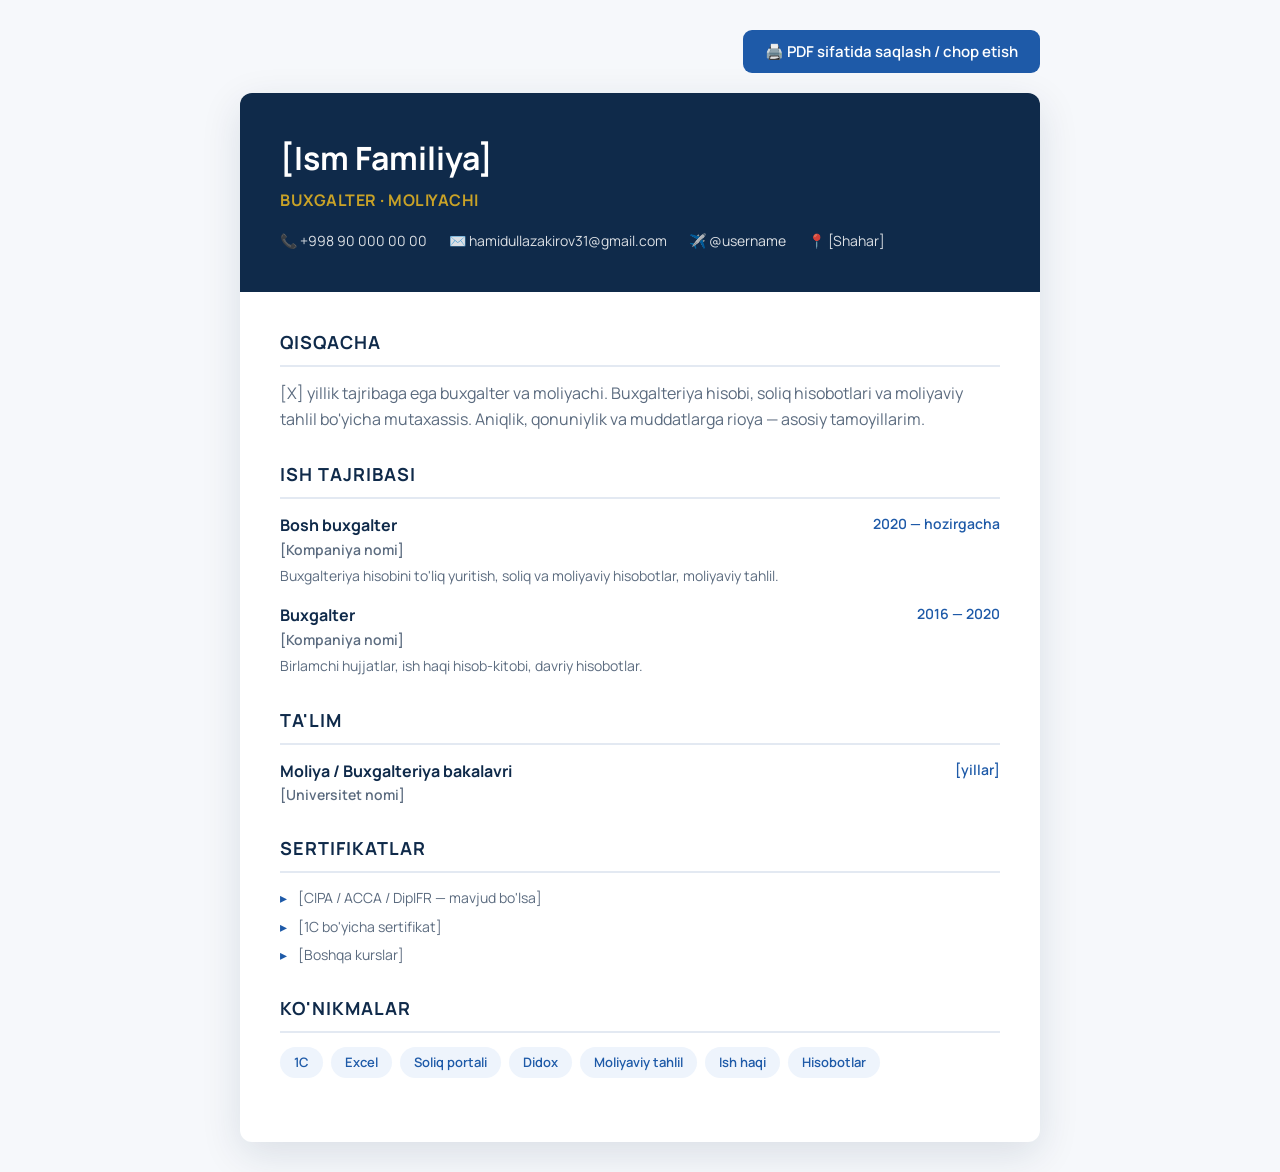
==== cv.html @ 99a935bf "Build personal website for accountant/financier - Single-page responsive site in Uzbek with formal n" ====
<!DOCTYPE html>
<html lang="uz">
<head>
  <meta charset="UTF-8" />
  <meta name="viewport" content="width=device-width, initial-scale=1.0" />
  <title>CV — [Ism Familiya]</title>
  <link href="https://fonts.googleapis.com/css2?family=Manrope:wght@400;500;600;700;800&display=swap" rel="stylesheet" />
  <style>
    :root { --navy:#0f2a4a; --blue:#1e5aa8; --muted:#5b6b7f; --border:#e3e9f2; }
    * { margin:0; padding:0; box-sizing:border-box; }
    body { font-family:'Manrope',sans-serif; color:#16273d; background:#f6f8fb; line-height:1.6; padding:30px 16px; }
    .print-bar { max-width:800px; margin:0 auto 20px; text-align:right; }
    .print-btn { background:var(--blue); color:#fff; border:none; padding:11px 22px; border-radius:9px; font-weight:600; font-size:15px; cursor:pointer; font-family:inherit; }
    .cv { max-width:800px; margin:0 auto; background:#fff; box-shadow:0 12px 40px rgba(15,42,74,.12); border-radius:12px; overflow:hidden; }
    .cv-head { background:var(--navy); color:#fff; padding:40px; }
    .cv-head h1 { font-size:32px; }
    .cv-head .role { color:#c9a227; font-weight:700; margin-top:4px; letter-spacing:.5px; }
    .cv-contact { margin-top:16px; display:flex; flex-wrap:wrap; gap:8px 22px; color:rgba(255,255,255,.85); font-size:14px; }
    .cv-body { padding:36px 40px; }
    .cv-section { margin-bottom:28px; }
    .cv-section h2 { color:var(--navy); font-size:18px; text-transform:uppercase; letter-spacing:1px; border-bottom:2px solid var(--border); padding-bottom:8px; margin-bottom:14px; }
    .cv-item { margin-bottom:16px; }
    .cv-item .top { display:flex; justify-content:space-between; flex-wrap:wrap; }
    .cv-item h3 { font-size:16px; color:var(--navy); }
    .cv-item .date { color:var(--blue); font-weight:600; font-size:14px; }
    .cv-item .org { color:var(--muted); font-weight:600; font-size:14px; }
    .cv-item p { color:var(--muted); font-size:14px; margin-top:4px; }
    .skills { display:flex; flex-wrap:wrap; gap:8px; }
    .skill { background:#eef4fc; color:var(--blue); padding:5px 14px; border-radius:20px; font-size:13px; font-weight:600; }
    ul.dash { list-style:none; } ul.dash li { padding-left:18px; position:relative; color:var(--muted); font-size:14px; margin-bottom:6px; }
    ul.dash li::before { content:"▸"; position:absolute; left:0; color:var(--blue); }
    @media print {
      body { background:#fff; padding:0; }
      .print-bar { display:none; }
      .cv { box-shadow:none; border-radius:0; max-width:100%; }
    }
  </style>
</head>
<body>
  <div class="print-bar">
    <button class="print-btn" onclick="window.print()">🖨️ PDF sifatida saqlash / chop etish</button>
  </div>

  <div class="cv">
    <div class="cv-head">
      <h1>[Ism Familiya]</h1>
      <div class="role">BUXGALTER · MOLIYACHI</div>
      <div class="cv-contact">
        <span>📞 +998 90 000 00 00</span>
        <span>✉️ hamidullazakirov31@gmail.com</span>
        <span>✈️ @username</span>
        <span>📍 [Shahar]</span>
      </div>
    </div>

    <div class="cv-body">
      <div class="cv-section">
        <h2>Qisqacha</h2>
        <p style="color:var(--muted)">
          [X] yillik tajribaga ega buxgalter va moliyachi. Buxgalteriya hisobi,
          soliq hisobotlari va moliyaviy tahlil bo'yicha mutaxassis. Aniqlik,
          qonuniylik va muddatlarga rioya — asosiy tamoyillarim.
        </p>
      </div>

      <div class="cv-section">
        <h2>Ish tajribasi</h2>
        <div class="cv-item">
          <div class="top"><h3>Bosh buxgalter</h3><span class="date">2020 — hozirgacha</span></div>
          <div class="org">[Kompaniya nomi]</div>
          <p>Buxgalteriya hisobini to'liq yuritish, soliq va moliyaviy hisobotlar, moliyaviy tahlil.</p>
        </div>
        <div class="cv-item">
          <div class="top"><h3>Buxgalter</h3><span class="date">2016 — 2020</span></div>
          <div class="org">[Kompaniya nomi]</div>
          <p>Birlamchi hujjatlar, ish haqi hisob-kitobi, davriy hisobotlar.</p>
        </div>
      </div>

      <div class="cv-section">
        <h2>Ta'lim</h2>
        <div class="cv-item">
          <div class="top"><h3>Moliya / Buxgalteriya bakalavri</h3><span class="date">[yillar]</span></div>
          <div class="org">[Universitet nomi]</div>
        </div>
      </div>

      <div class="cv-section">
        <h2>Sertifikatlar</h2>
        <ul class="dash">
          <li>[CIPA / ACCA / DipIFR — mavjud bo'lsa]</li>
          <li>[1C bo'yicha sertifikat]</li>
          <li>[Boshqa kurslar]</li>
        </ul>
      </div>

      <div class="cv-section">
        <h2>Ko'nikmalar</h2>
        <div class="skills">
          <span class="skill">1C</span>
          <span class="skill">Excel</span>
          <span class="skill">Soliq portali</span>
          <span class="skill">Didox</span>
          <span class="skill">Moliyaviy tahlil</span>
          <span class="skill">Ish haqi</span>
          <span class="skill">Hisobotlar</span>
        </div>
      </div>
    </div>
  </div>
</body>
</html>
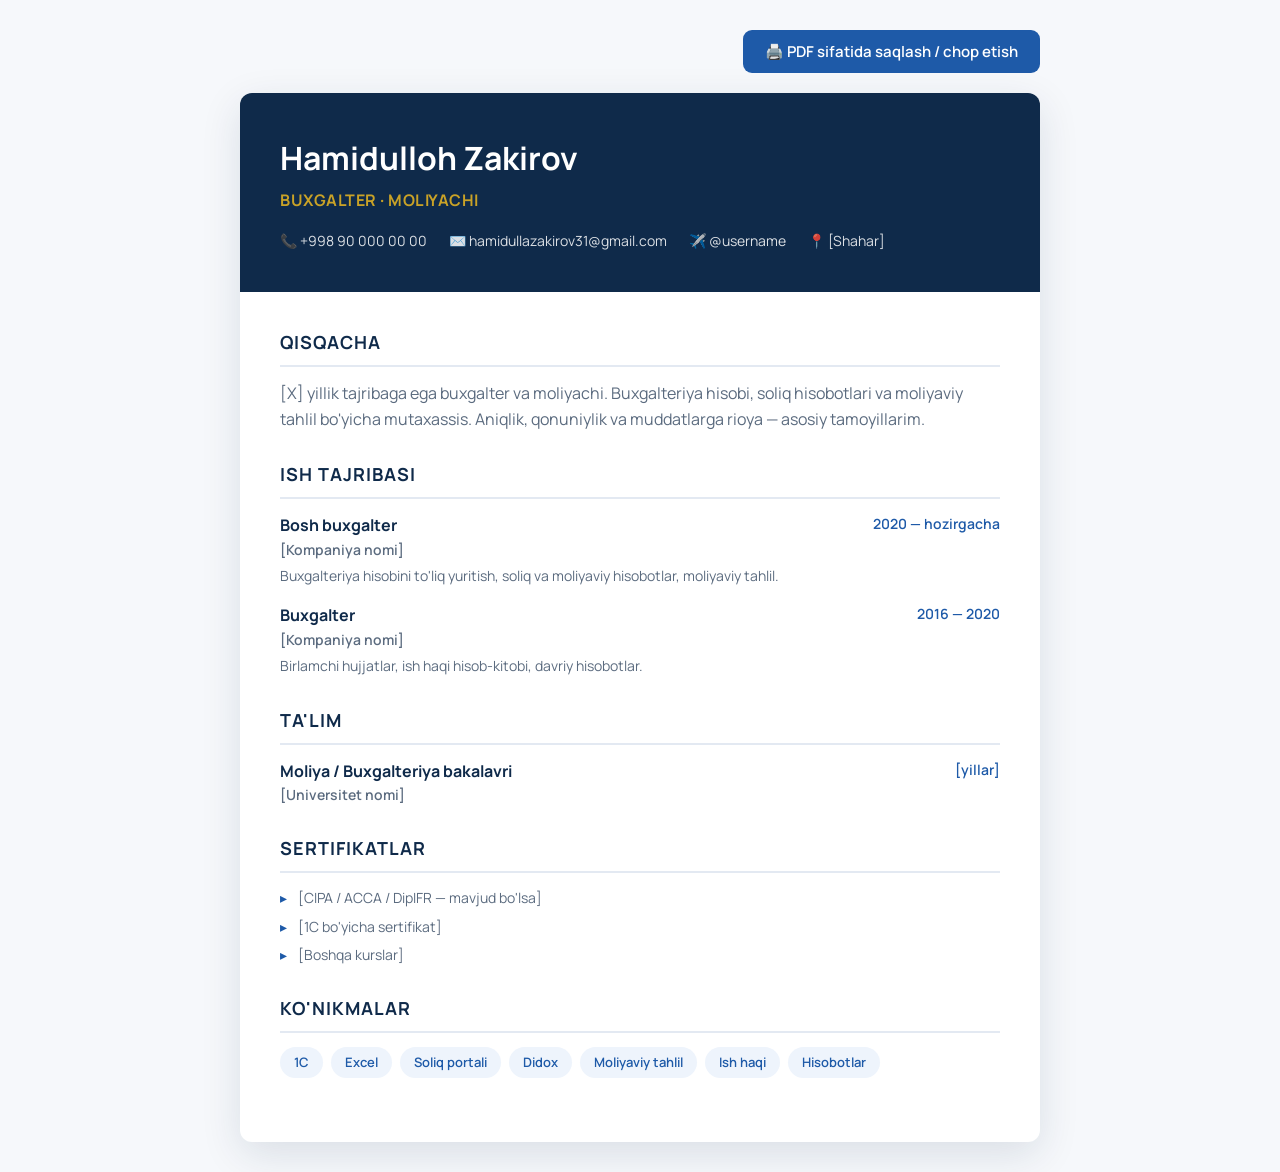
==== commit 834c0841: "Set name: Hamidulloh Zakirov Ismtilla o'g'li Co-Authored-By: Claude Opus 4.8 <noreply@anthropic.com>" ====
--- a/cv.html
+++ b/cv.html
@@ -3,7 +3,7 @@
 <head>
   <meta charset="UTF-8" />
   <meta name="viewport" content="width=device-width, initial-scale=1.0" />
-  <title>CV — [Ism Familiya]</title>
+  <title>CV — Hamidulloh Zakirov</title>
   <link href="https://fonts.googleapis.com/css2?family=Manrope:wght@400;500;600;700;800&display=swap" rel="stylesheet" />
   <style>
     :root { --navy:#0f2a4a; --blue:#1e5aa8; --muted:#5b6b7f; --border:#e3e9f2; }
@@ -43,7 +43,7 @@
 
   <div class="cv">
     <div class="cv-head">
-      <h1>[Ism Familiya]</h1>
+      <h1>Hamidulloh Zakirov</h1>
       <div class="role">BUXGALTER · MOLIYACHI</div>
       <div class="cv-contact">
         <span>📞 +998 90 000 00 00</span>
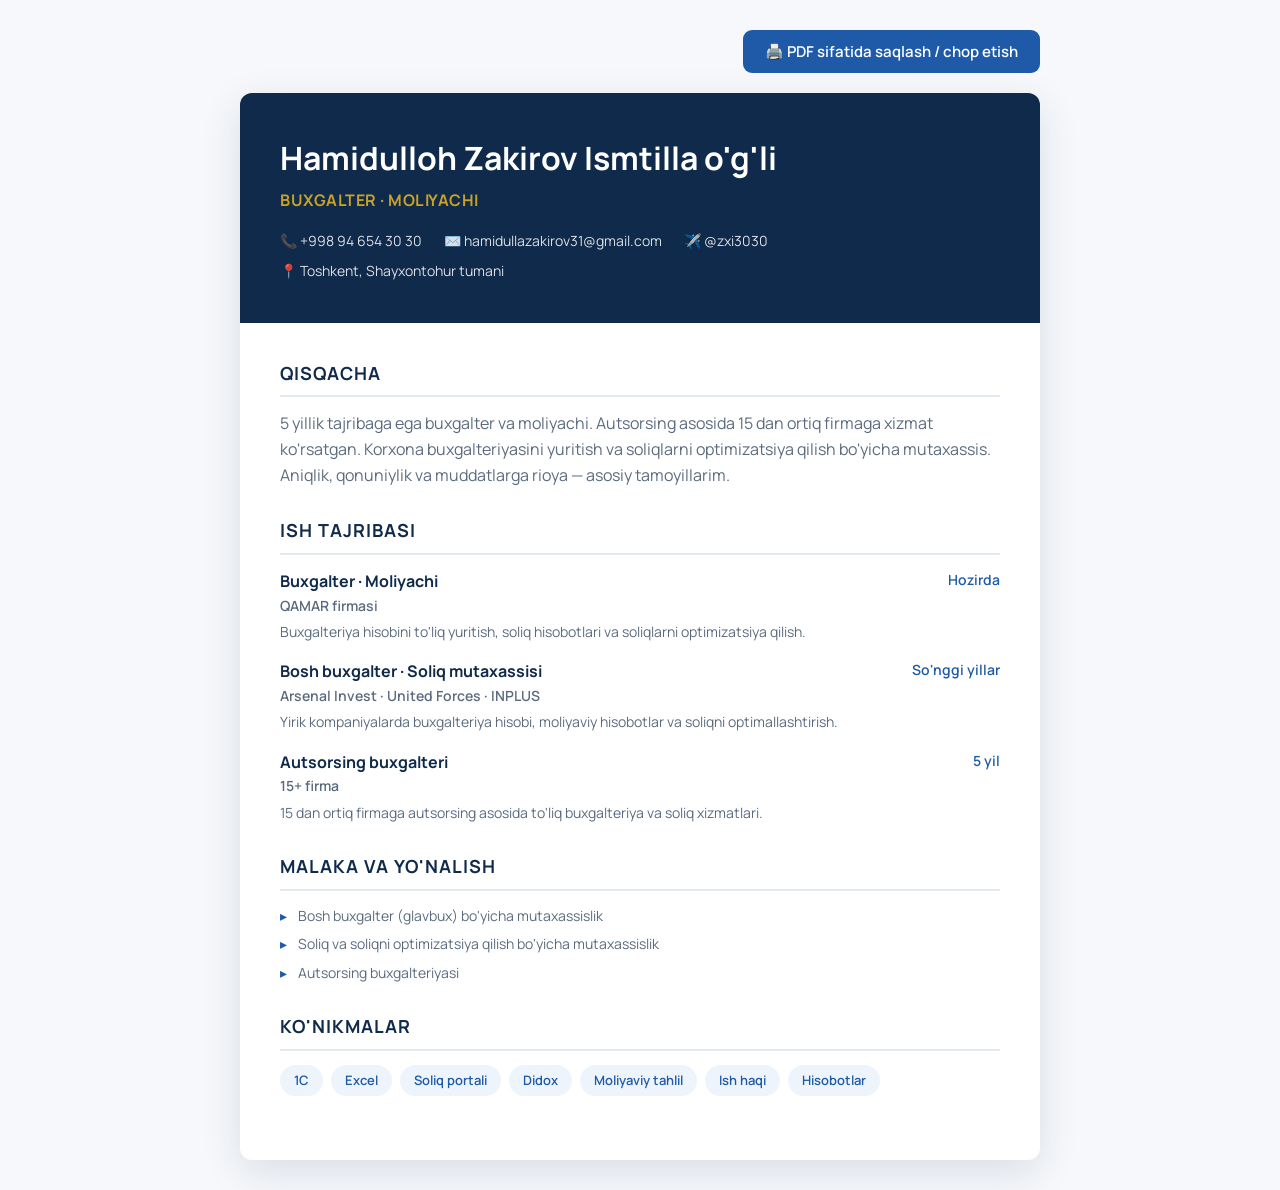
==== commit 3e3a1a35: "Fill in real content: contacts, experience, stats, services Co-Authored-By: Claude Opus 4.8 <noreply" ====
--- a/cv.html
+++ b/cv.html
@@ -43,13 +43,13 @@
 
   <div class="cv">
     <div class="cv-head">
-      <h1>Hamidulloh Zakirov</h1>
+      <h1>Hamidulloh Zakirov Ismtilla o'g'li</h1>
       <div class="role">BUXGALTER · MOLIYACHI</div>
       <div class="cv-contact">
-        <span>📞 +998 90 000 00 00</span>
+        <span>📞 +998 94 654 30 30</span>
         <span>✉️ hamidullazakirov31@gmail.com</span>
-        <span>✈️ @username</span>
-        <span>📍 [Shahar]</span>
+        <span>✈️ @zxi3030</span>
+        <span>📍 Toshkent, Shayxontohur tumani</span>
       </div>
     </div>
 
@@ -57,40 +57,38 @@
       <div class="cv-section">
         <h2>Qisqacha</h2>
         <p style="color:var(--muted)">
-          [X] yillik tajribaga ega buxgalter va moliyachi. Buxgalteriya hisobi,
-          soliq hisobotlari va moliyaviy tahlil bo'yicha mutaxassis. Aniqlik,
-          qonuniylik va muddatlarga rioya — asosiy tamoyillarim.
+          5 yillik tajribaga ega buxgalter va moliyachi. Autsorsing asosida 15 dan
+          ortiq firmaga xizmat ko'rsatgan. Korxona buxgalteriyasini yuritish va
+          soliqlarni optimizatsiya qilish bo'yicha mutaxassis. Aniqlik, qonuniylik
+          va muddatlarga rioya — asosiy tamoyillarim.
         </p>
       </div>
 
       <div class="cv-section">
         <h2>Ish tajribasi</h2>
         <div class="cv-item">
-          <div class="top"><h3>Bosh buxgalter</h3><span class="date">2020 — hozirgacha</span></div>
-          <div class="org">[Kompaniya nomi]</div>
-          <p>Buxgalteriya hisobini to'liq yuritish, soliq va moliyaviy hisobotlar, moliyaviy tahlil.</p>
+          <div class="top"><h3>Buxgalter · Moliyachi</h3><span class="date">Hozirda</span></div>
+          <div class="org">QAMAR firmasi</div>
+          <p>Buxgalteriya hisobini to'liq yuritish, soliq hisobotlari va soliqlarni optimizatsiya qilish.</p>
         </div>
         <div class="cv-item">
-          <div class="top"><h3>Buxgalter</h3><span class="date">2016 — 2020</span></div>
-          <div class="org">[Kompaniya nomi]</div>
-          <p>Birlamchi hujjatlar, ish haqi hisob-kitobi, davriy hisobotlar.</p>
+          <div class="top"><h3>Bosh buxgalter · Soliq mutaxassisi</h3><span class="date">So'nggi yillar</span></div>
+          <div class="org">Arsenal Invest · United Forces · INPLUS</div>
+          <p>Yirik kompaniyalarda buxgalteriya hisobi, moliyaviy hisobotlar va soliqni optimallashtirish.</p>
+        </div>
+        <div class="cv-item">
+          <div class="top"><h3>Autsorsing buxgalteri</h3><span class="date">5 yil</span></div>
+          <div class="org">15+ firma</div>
+          <p>15 dan ortiq firmaga autsorsing asosida to'liq buxgalteriya va soliq xizmatlari.</p>
         </div>
       </div>
 
       <div class="cv-section">
-        <h2>Ta'lim</h2>
-        <div class="cv-item">
-          <div class="top"><h3>Moliya / Buxgalteriya bakalavri</h3><span class="date">[yillar]</span></div>
-          <div class="org">[Universitet nomi]</div>
-        </div>
-      </div>
-
-      <div class="cv-section">
-        <h2>Sertifikatlar</h2>
+        <h2>Malaka va yo'nalish</h2>
         <ul class="dash">
-          <li>[CIPA / ACCA / DipIFR — mavjud bo'lsa]</li>
-          <li>[1C bo'yicha sertifikat]</li>
-          <li>[Boshqa kurslar]</li>
+          <li>Bosh buxgalter (glavbux) bo'yicha mutaxassislik</li>
+          <li>Soliq va soliqni optimizatsiya qilish bo'yicha mutaxassislik</li>
+          <li>Autsorsing buxgalteriyasi</li>
         </ul>
       </div>
 
